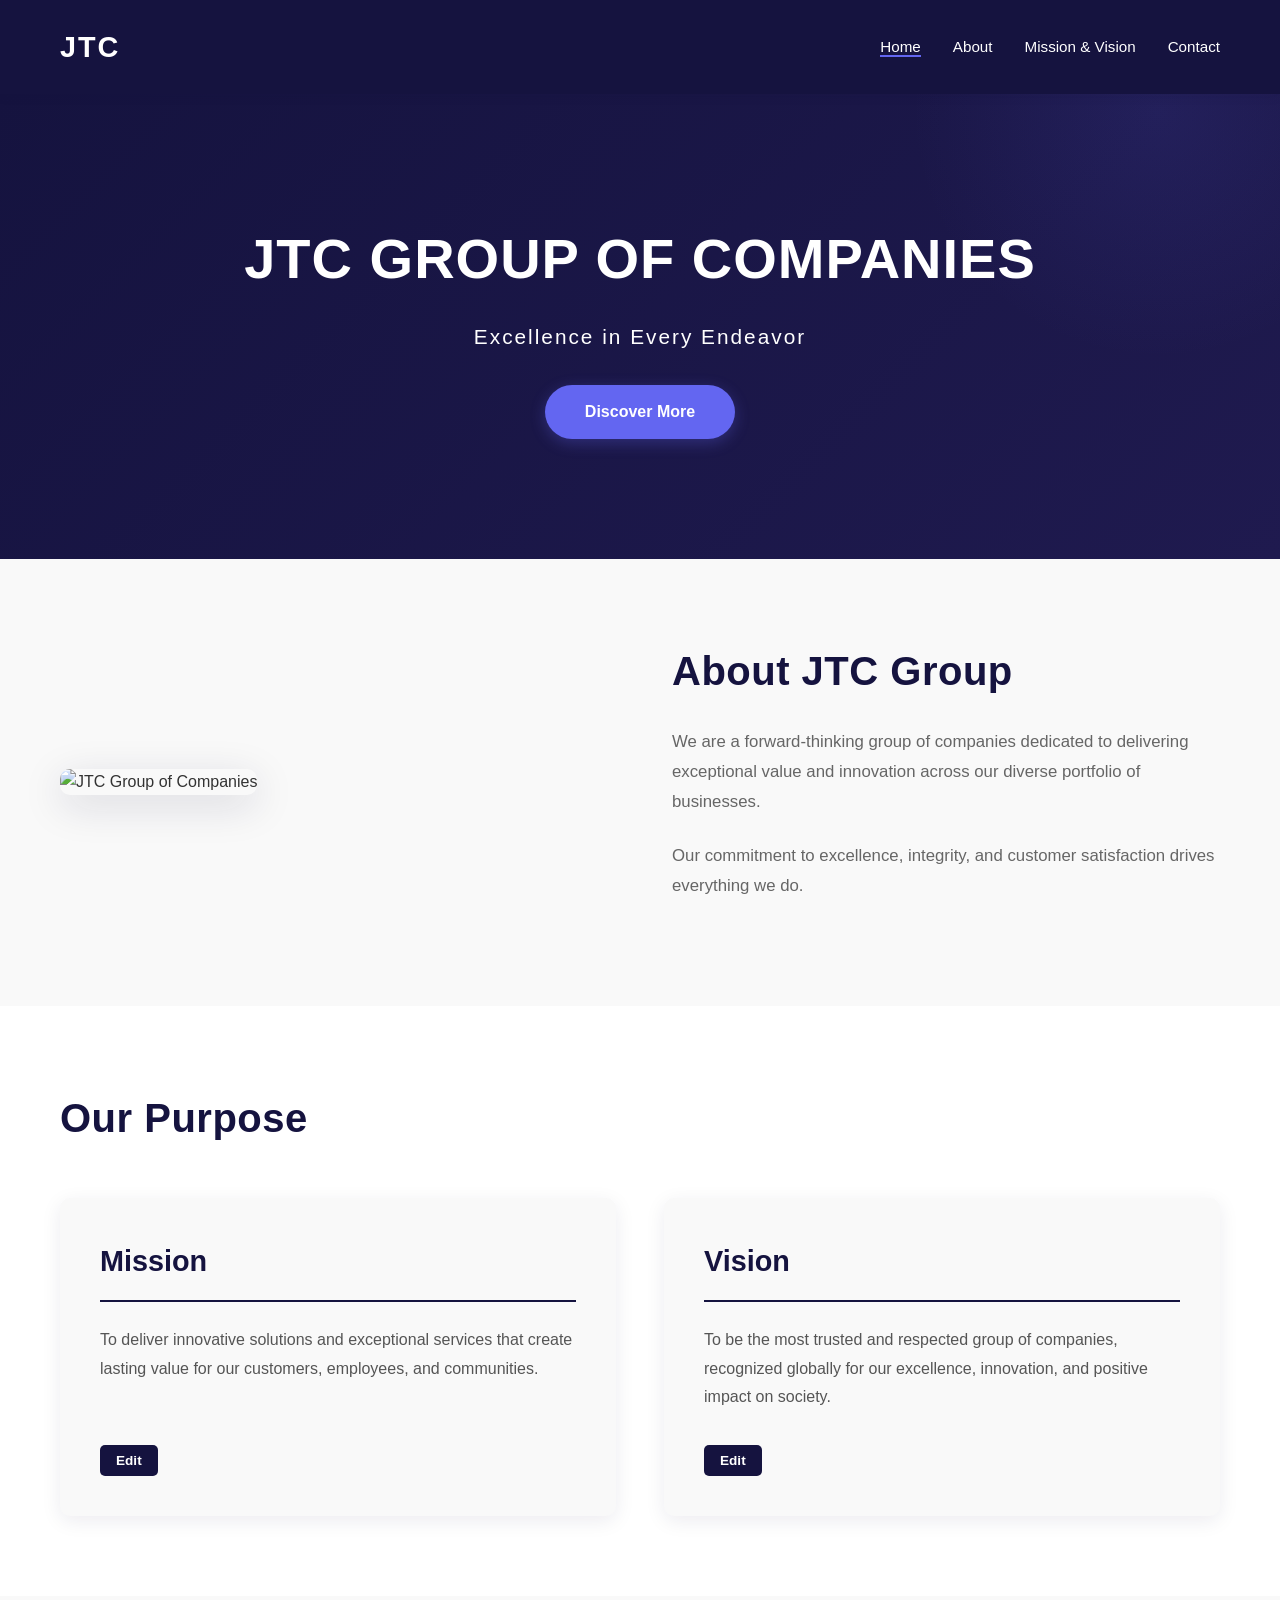
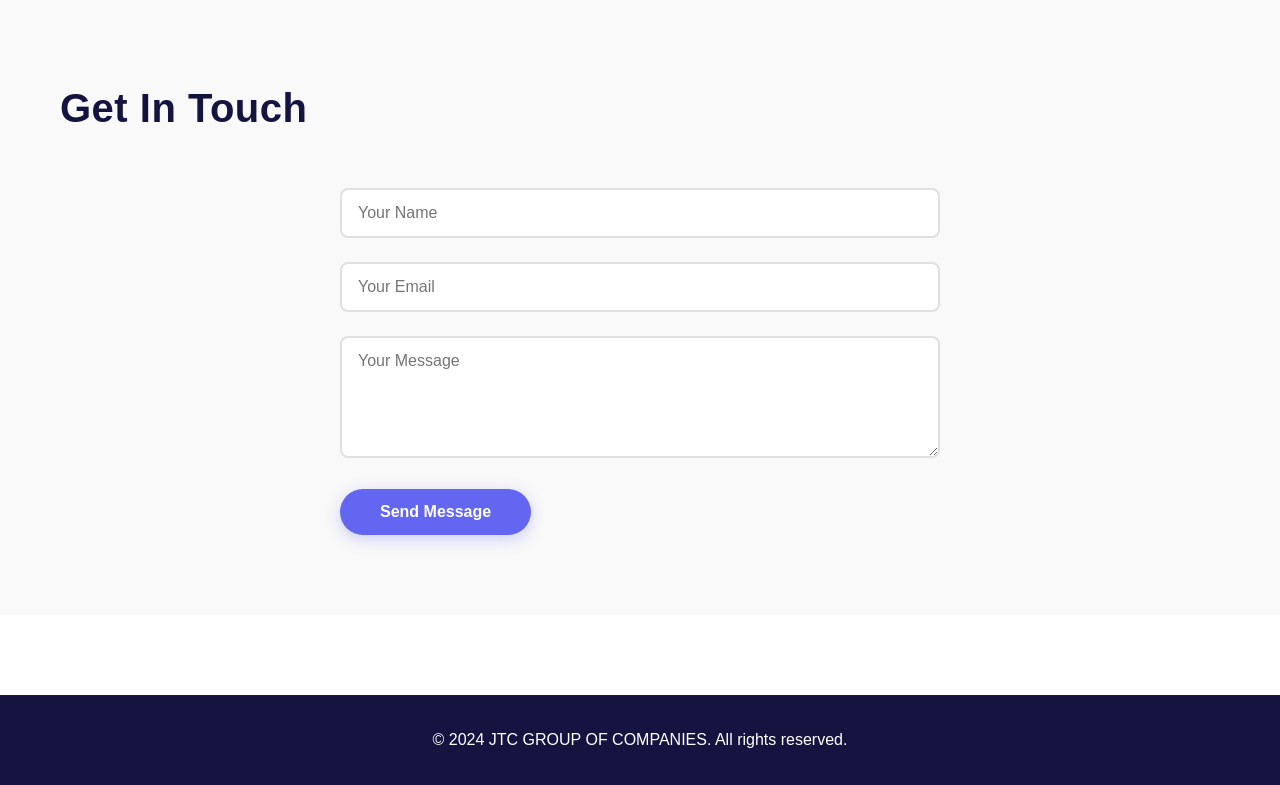
==== index.html @ 315425c6 "Create modern minimalist website structure" ====
<!DOCTYPE html>
<html lang="en">
<head>
    <meta charset="UTF-8">
    <meta name="viewport" content="width=device-width, initial-scale=1.0">
    <title>JTC GROUP OF COMPANIES</title>
    <link rel="stylesheet" href="style.css">
</head>
<body>
    <!-- Navigation -->
    <nav class="navbar">
        <div class="container">
            <div class="nav-wrapper">
                <div class="logo">JTC</div>
                <ul class="nav-menu">
                    <li><a href="#home" class="nav-link">Home</a></li>
                    <li><a href="#about" class="nav-link">About</a></li>
                    <li><a href="#mission" class="nav-link">Mission & Vision</a></li>
                    <li><a href="#contact" class="nav-link">Contact</a></li>
                </ul>
            </div>
        </div>
    </nav>

    <!-- Hero Section -->
    <section id="home" class="hero">
        <div class="container">
            <div class="hero-content">
                <h1 class="hero-title">JTC GROUP OF COMPANIES</h1>
                <p class="hero-subtitle">Excellence in Every Endeavor</p>
                <a href="#mission" class="cta-button">Discover More</a>
            </div>
        </div>
    </section>

    <!-- Company Picture Section -->
    <section id="about" class="about-section">
        <div class="container">
            <div class="about-wrapper">
                <div class="about-image">
                    <img src="https://via.placeholder.com/400x300?text=JTC+GROUP+LOGO" alt="JTC Group of Companies" class="company-image">
                </div>
                <div class="about-content">
                    <h2 class="section-title">About JTC Group</h2>
                    <p class="section-text">We are a forward-thinking group of companies dedicated to delivering exceptional value and innovation across our diverse portfolio of businesses.</p>
                    <p class="section-text">Our commitment to excellence, integrity, and customer satisfaction drives everything we do.</p>
                </div>
            </div>
        </div>
    </section>

    <!-- Mission & Vision Section -->
    <section id="mission" class="mission-vision">
        <div class="container">
            <h2 class="section-title">Our Purpose</h2>
            
            <div class="mission-vision-wrapper">
                <!-- Mission Card -->
                <div class="card mission-card">
                    <div class="card-header">
                        <h3>Mission</h3>
                    </div>
                    <div class="card-content">
                        <p id="mission-text">To deliver innovative solutions and exceptional services that create lasting value for our customers, employees, and communities.</p>
                        <button class="edit-btn" onclick="toggleEdit('mission')">Edit</button>
                    </div>
                </div>

                <!-- Vision Card -->
                <div class="card vision-card">
                    <div class="card-header">
                        <h3>Vision</h3>
                    </div>
                    <div class="card-content">
                        <p id="vision-text">To be the most trusted and respected group of companies, recognized globally for our excellence, innovation, and positive impact on society.</p>
                        <button class="edit-btn" onclick="toggleEdit('vision')">Edit</button>
                    </div>
                </div>
            </div>
        </div>
    </section>

    <!-- Contact Section -->
    <section id="contact" class="contact-section">
        <div class="container">
            <h2 class="section-title">Get In Touch</h2>
            <form class="contact-form" id="contactForm">
                <div class="form-group">
                    <input type="text" placeholder="Your Name" required class="form-input">
                </div>
                <div class="form-group">
                    <input type="email" placeholder="Your Email" required class="form-input">
                </div>
                <div class="form-group">
                    <textarea placeholder="Your Message" rows="5" required class="form-input"></textarea>
                </div>
                <button type="submit" class="cta-button">Send Message</button>
            </form>
            <div id="formMessage" class="form-message"></div>
        </div>
    </section>

    <!-- Footer -->
    <footer class="footer">
        <div class="container">
            <p>&copy; 2024 JTC GROUP OF COMPANIES. All rights reserved.</p>
        </div>
    </footer>

    <script src="script.js"></script>
</body>
</html>
---- style.css ----
/* ============================================
   MODERN MINIMALIST WEBSITE - JTC GROUP
   Color: #15133F (Deep Navy Purple)
   ============================================ */

* {
    margin: 0;
    padding: 0;
    box-sizing: border-box;
}

:root {
    --primary-color: #15133F;
    --secondary-color: #ffffff;
    --accent-color: #6366f1;
    --light-bg: #f9f9f9;
    --border-color: #e0e0e0;
    --transition: all 0.3s cubic-bezier(0.25, 0.46, 0.45, 0.94);
}

html {
    scroll-behavior: smooth;
}

body {
    font-family: 'Segoe UI', Tahoma, Geneva, Verdana, sans-serif;
    color: #333;
    background-color: var(--secondary-color);
    line-height: 1.6;
}

.container {
    max-width: 1200px;
    margin: 0 auto;
    padding: 0 20px;
}

/* ============================================
   NAVIGATION BAR
   ============================================ */

.navbar {
    background: var(--primary-color);
    padding: 1.5rem 0;
    position: sticky;
    top: 0;
    z-index: 1000;
    box-shadow: 0 2px 10px rgba(21, 19, 63, 0.1);
}

.nav-wrapper {
    display: flex;
    justify-content: space-between;
    align-items: center;
}

.logo {
    font-size: 1.8rem;
    font-weight: 700;
    color: var(--secondary-color);
    letter-spacing: 2px;
    animation: fadeInDown 0.6s ease-out;
}

.nav-menu {
    display: flex;
    list-style: none;
    gap: 2rem;
}

.nav-link {
    color: var(--secondary-color);
    text-decoration: none;
    font-size: 0.95rem;
    font-weight: 500;
    position: relative;
    transition: var(--transition);
    animation: fadeInDown 0.6s ease-out;
}

.nav-link::after {
    content: '';
    position: absolute;
    bottom: -5px;
    left: 0;
    width: 0;
    height: 2px;
    background: var(--accent-color);
    transition: width 0.3s ease;
}

.nav-link:hover::after {
    width: 100%;
}

/* ============================================
   HERO SECTION
   ============================================ */

.hero {
    background: linear-gradient(135deg, var(--primary-color) 0%, #1f1a4f 100%);
    color: var(--secondary-color);
    padding: 120px 0;
    text-align: center;
    position: relative;
    overflow: hidden;
}

.hero::before {
    content: '';
    position: absolute;
    top: -50%;
    right: -10%;
    width: 500px;
    height: 500px;
    background: radial-gradient(circle, rgba(99, 102, 241, 0.1) 0%, transparent 70%);
    border-radius: 50%;
    animation: float 6s ease-in-out infinite;
}

.hero-content {
    position: relative;
    z-index: 2;
}

.hero-title {
    font-size: 3.5rem;
    font-weight: 700;
    margin-bottom: 1rem;
    letter-spacing: 1px;
    animation: fadeInUp 0.8s ease-out;
}

.hero-subtitle {
    font-size: 1.3rem;
    margin-bottom: 2rem;
    font-weight: 300;
    letter-spacing: 2px;
    animation: fadeInUp 0.8s ease-out 0.2s both;
}

/* ============================================
   CTA BUTTON
   ============================================ */

.cta-button {
    display: inline-block;
    padding: 14px 40px;
    background: var(--accent-color);
    color: var(--secondary-color);
    text-decoration: none;
    border: none;
    border-radius: 50px;
    font-size: 1rem;
    font-weight: 600;
    cursor: pointer;
    transition: var(--transition);
    box-shadow: 0 4px 15px rgba(99, 102, 241, 0.3);
    animation: fadeInUp 0.8s ease-out 0.4s both;
}

.cta-button:hover {
    transform: translateY(-3px);
    box-shadow: 0 8px 25px rgba(99, 102, 241, 0.4);
    background: #4f46e5;
}

.cta-button:active {
    transform: translateY(-1px);
}

/* ============================================
   ABOUT SECTION
   ============================================ */

.about-section {
    padding: 80px 0;
    background: var(--light-bg);
}

.about-wrapper {
    display: grid;
    grid-template-columns: 1fr 1fr;
    gap: 4rem;
    align-items: center;
}

.about-image {
    animation: fadeInLeft 0.8s ease-out;
}

.company-image {
    width: 100%;
    max-width: 400px;
    border-radius: 10px;
    box-shadow: 0 10px 40px rgba(21, 19, 63, 0.15);
    transition: var(--transition);
}

.company-image:hover {
    transform: scale(1.05);
    box-shadow: 0 15px 50px rgba(21, 19, 63, 0.2);
}

.about-content {
    animation: fadeInRight 0.8s ease-out;
}

.section-title {
    font-size: 2.5rem;
    color: var(--primary-color);
    margin-bottom: 1.5rem;
    font-weight: 700;
    letter-spacing: 0.5px;
}

.section-text {
    font-size: 1.05rem;
    color: #666;
    margin-bottom: 1.5rem;
    line-height: 1.8;
}

/* ============================================
   MISSION & VISION SECTION
   ============================================ */

.mission-vision {
    padding: 80px 0;
    background: var(--secondary-color);
}

.mission-vision-wrapper {
    display: grid;
    grid-template-columns: 1fr 1fr;
    gap: 3rem;
    margin-top: 3rem;
}

.card {
    background: var(--light-bg);
    border-radius: 10px;
    padding: 2.5rem;
    box-shadow: 0 5px 20px rgba(21, 19, 63, 0.08);
    transition: var(--transition);
    animation: fadeInUp 0.8s ease-out;
}

.mission-card {
    animation-delay: 0.1s;
}

.vision-card {
    animation-delay: 0.3s;
}

.card:hover {
    transform: translateY(-8px);
    box-shadow: 0 15px 40px rgba(21, 19, 63, 0.12);
    border-left: 4px solid var(--accent-color);
}

.card-header {
    margin-bottom: 1.5rem;
    border-bottom: 2px solid var(--primary-color);
    padding-bottom: 1rem;
}

.card-header h3 {
    font-size: 1.8rem;
    color: var(--primary-color);
    font-weight: 700;
}

.card-content {
    min-height: 150px;
    display: flex;
    flex-direction: column;
    justify-content: space-between;
}

.card-content p {
    color: #555;
    font-size: 1rem;
    line-height: 1.8;
    margin-bottom: 1rem;
}

.edit-btn {
    align-self: flex-start;
    padding: 8px 16px;
    background: var(--primary-color);
    color: var(--secondary-color);
    border: none;
    border-radius: 5px;
    cursor: pointer;
    font-size: 0.85rem;
    font-weight: 600;
    transition: var(--transition);
}

.edit-btn:hover {
    background: var(--accent-color);
    transform: scale(1.05);
}

/* ============================================
   CONTACT SECTION
   ============================================ */

.contact-section {
    padding: 80px 0;
    background: var(--light-bg);
}

.contact-form {
    max-width: 600px;
    margin: 3rem auto 0;
    animation: fadeInUp 0.8s ease-out;
}

.form-group {
    margin-bottom: 1.5rem;
}

.form-input {
    width: 100%;
    padding: 14px 16px;
    border: 2px solid var(--border-color);
    border-radius: 8px;
    font-size: 1rem;
    font-family: inherit;
    transition: var(--transition);
}

.form-input:focus {
    outline: none;
    border-color: var(--primary-color);
    box-shadow: 0 0 0 3px rgba(21, 19, 63, 0.1);
}

.form-message {
    text-align: center;
    margin-top: 1.5rem;
    padding: 1rem;
    border-radius: 8px;
    display: none;
    font-weight: 600;
}

.form-message.success {
    background: #d4edda;
    color: #155724;
    display: block;
}

.form-message.error {
    background: #f8d7da;
    color: #721c24;
    display: block;
}

/* ============================================
   FOOTER
   ============================================ */

.footer {
    background: var(--primary-color);
    color: var(--secondary-color);
    text-align: center;
    padding: 2rem 0;
    margin-top: 80px;
}

/* ============================================
   ANIMATIONS
   ============================================ */

@keyframes fadeInDown {
    from {
        opacity: 0;
        transform: translateY(-30px);
    }
    to {
        opacity: 1;
        transform: translateY(0);
    }
}

@keyframes fadeInUp {
    from {
        opacity: 0;
        transform: translateY(30px);
    }
    to {
        opacity: 1;
        transform: translateY(0);
    }
}

@keyframes fadeInLeft {
    from {
        opacity: 0;
        transform: translateX(-30px);
    }
    to {
        opacity: 1;
        transform: translateX(0);
    }
}

@keyframes fadeInRight {
    from {
        opacity: 0;
        transform: translateX(30px);
    }
    to {
        opacity: 1;
        transform: translateX(0);
    }
}

@keyframes float {
    0%, 100% {
        transform: translateY(0px);
    }
    50% {
        transform: translateY(30px);
    }
}

/* ============================================
   RESPONSIVE DESIGN
   ============================================ */

@media (max-width: 768px) {
    .nav-menu {
        gap: 1rem;
        flex-direction: column;
        display: none;
    }

    .nav-menu.active {
        display: flex;
    }

    .hero-title {
        font-size: 2rem;
    }

    .hero-subtitle {
        font-size: 1rem;
    }

    .about-wrapper,
    .mission-vision-wrapper {
        grid-template-columns: 1fr;
    }

    .section-title {
        font-size: 2rem;
    }

    .hero {
        padding: 60px 0;
    }

    .about-section,
    .mission-vision,
    .contact-section {
        padding: 60px 0;
    }

    .card {
        padding: 2rem;
    }
}

@media (max-width: 480px) {
    .hero-title {
        font-size: 1.5rem;
    }

    .section-title {
        font-size: 1.5rem;
    }

    .cta-button {
        padding: 12px 30px;
        font-size: 0.9rem;
    }

    .container {
        padding: 0 15px;
    }
}
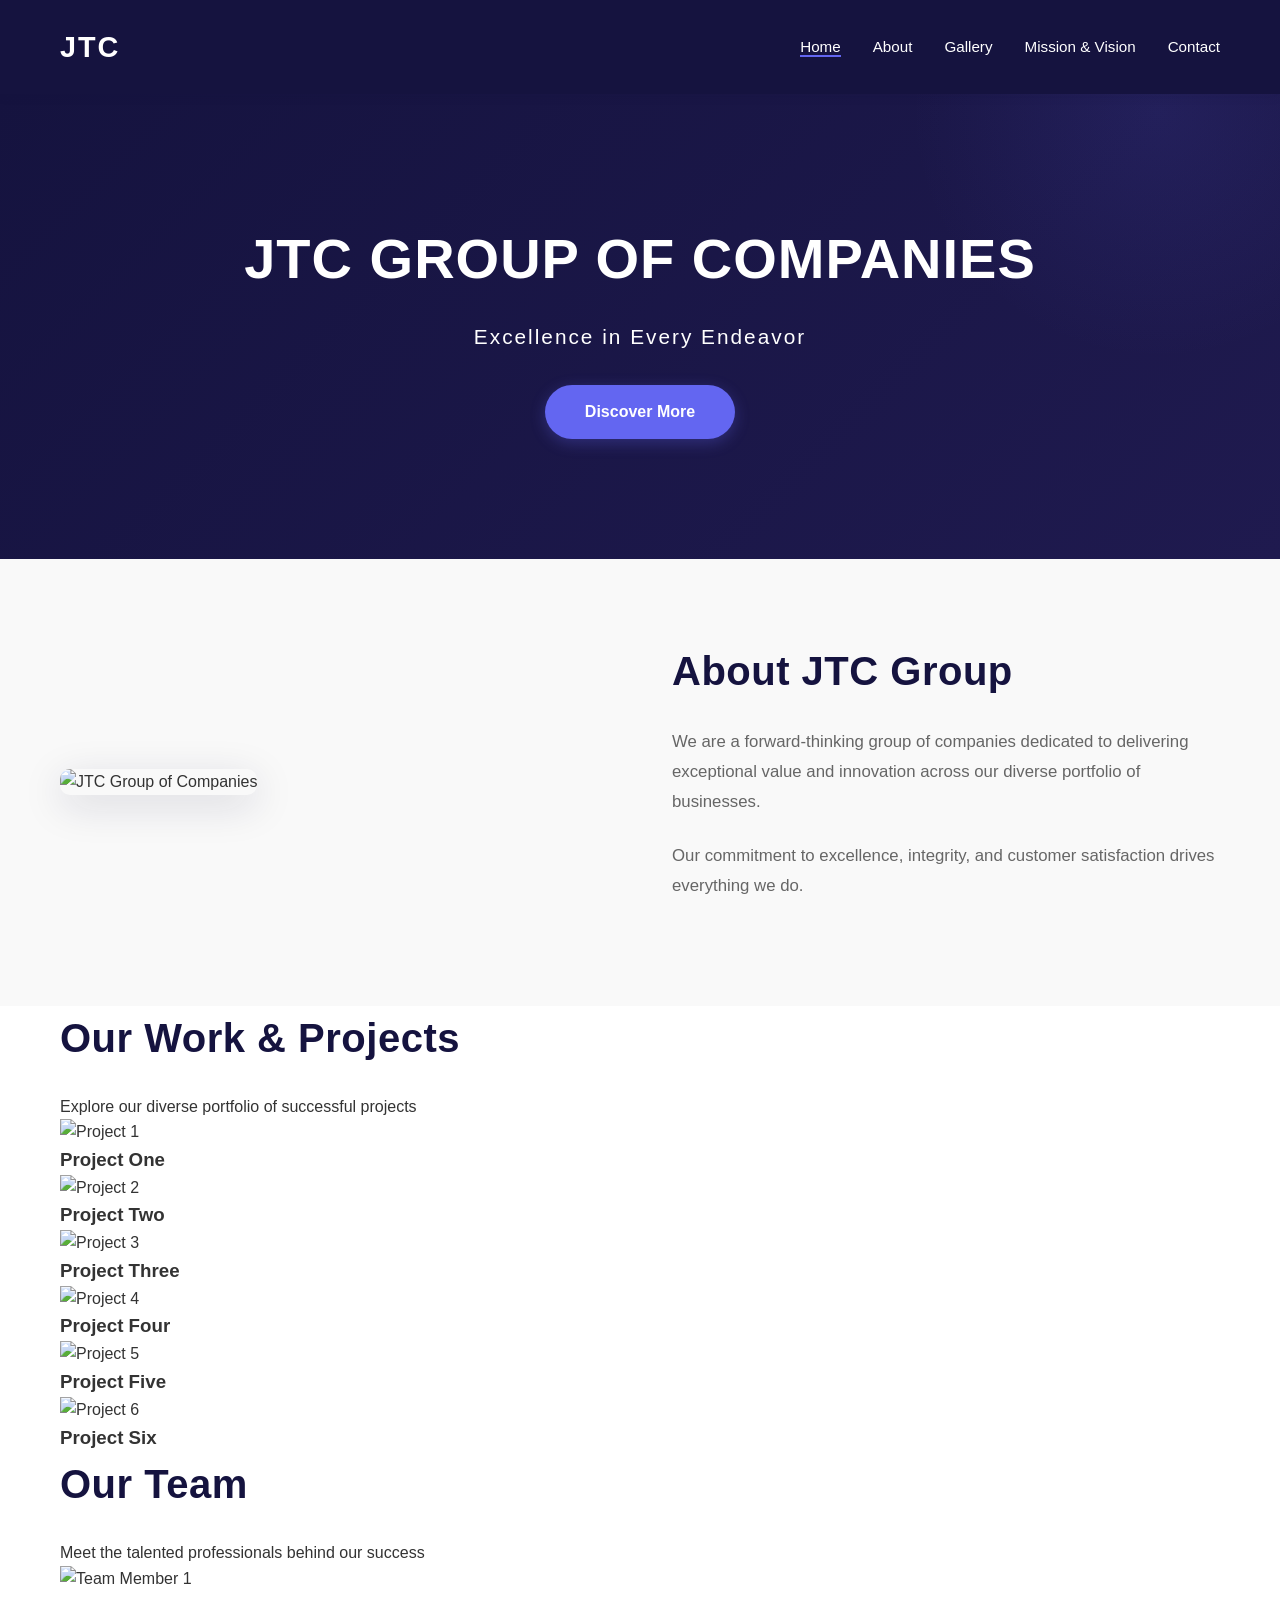
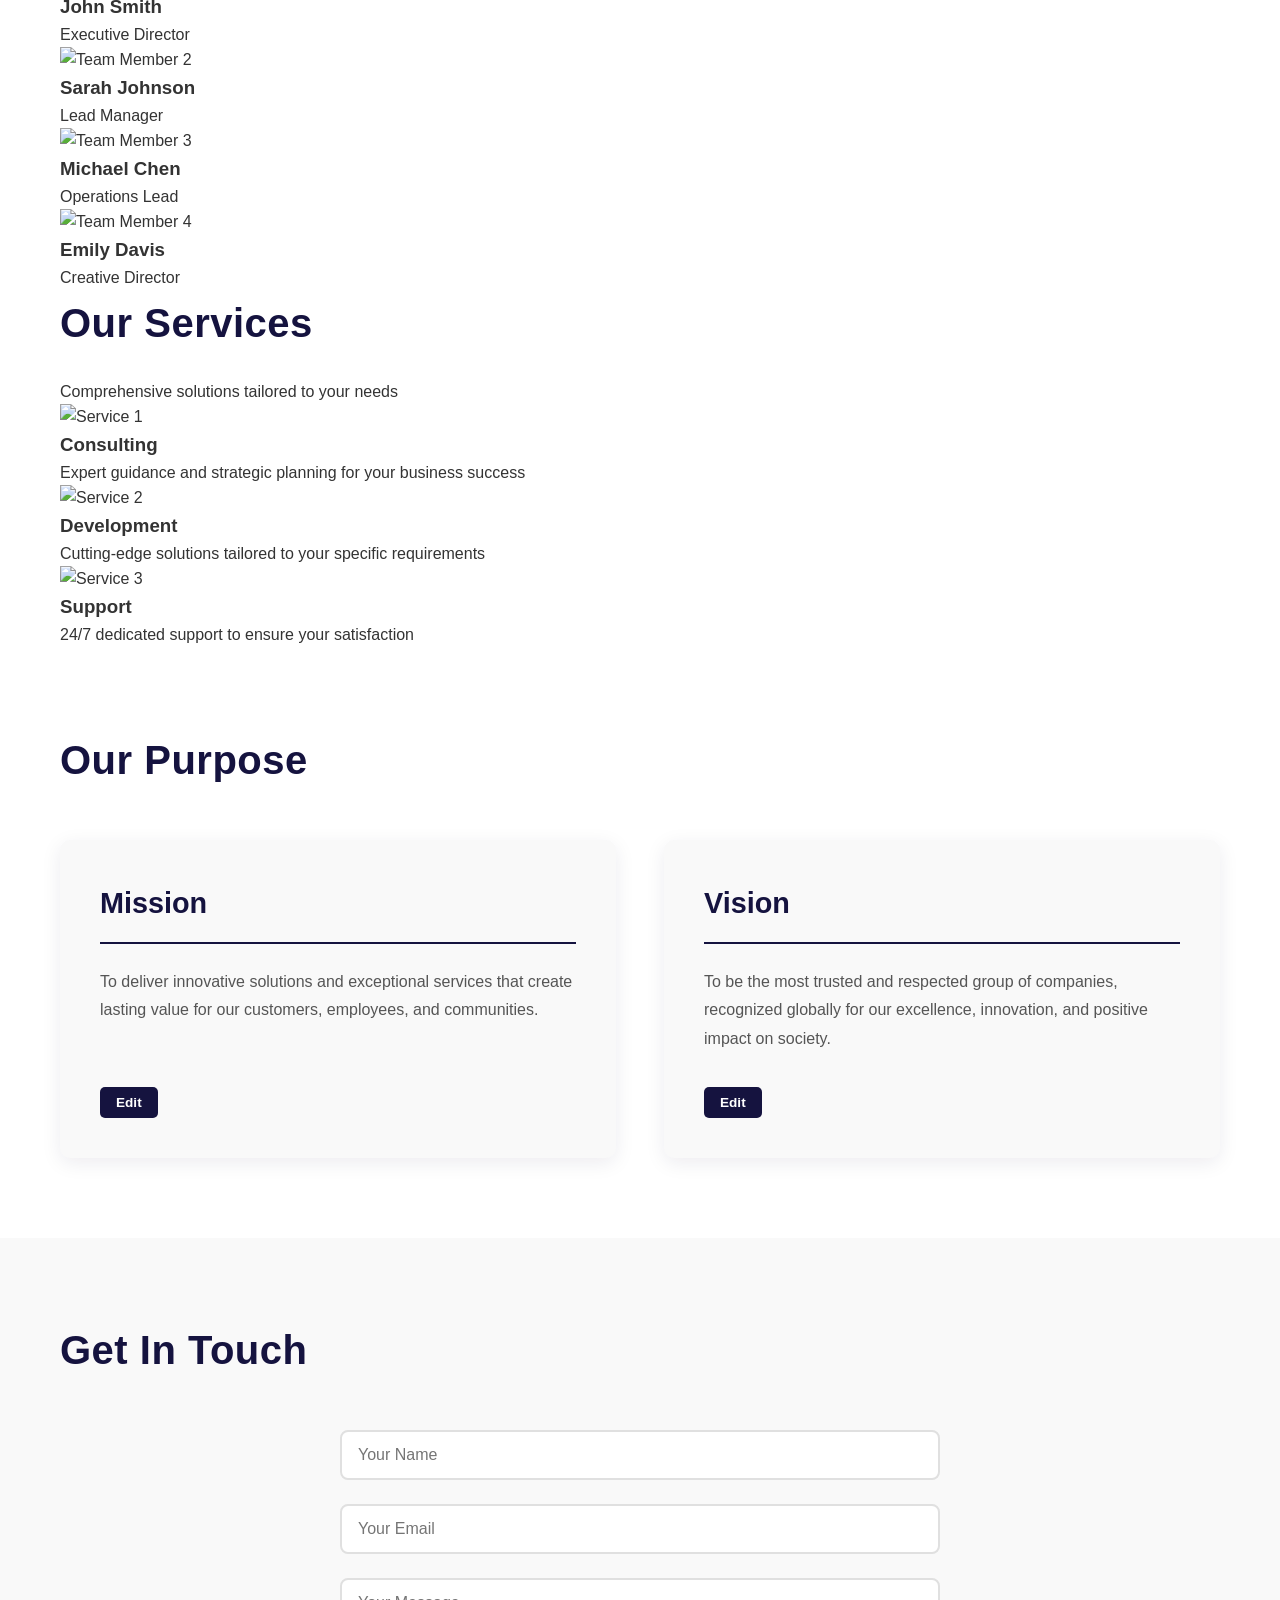
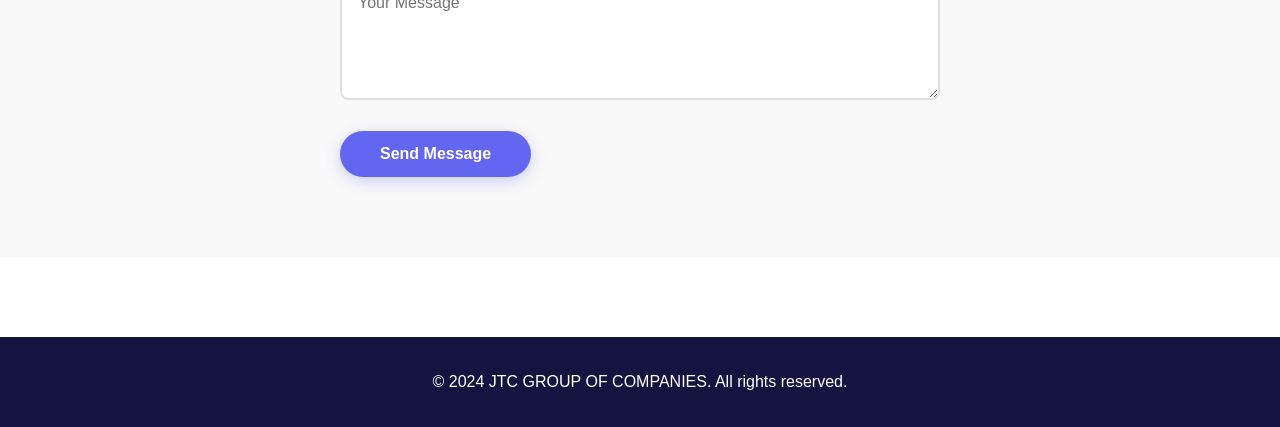
==== commit deecab59: "Add gallery, team, and services sections with sample images and animations" ====
--- a/index.html
+++ b/index.html
@@ -15,6 +15,7 @@
                 <ul class="nav-menu">
                     <li><a href="#home" class="nav-link">Home</a></li>
                     <li><a href="#about" class="nav-link">About</a></li>
+                    <li><a href="#gallery" class="nav-link">Gallery</a></li>
                     <li><a href="#mission" class="nav-link">Mission & Vision</a></li>
                     <li><a href="#contact" class="nav-link">Contact</a></li>
                 </ul>
@@ -28,7 +29,7 @@
             <div class="hero-content">
                 <h1 class="hero-title">JTC GROUP OF COMPANIES</h1>
                 <p class="hero-subtitle">Excellence in Every Endeavor</p>
-                <a href="#mission" class="cta-button">Discover More</a>
+                <a href="#gallery" class="cta-button">Discover More</a>
             </div>
         </div>
     </section>
@@ -44,6 +45,173 @@
                     <h2 class="section-title">About JTC Group</h2>
                     <p class="section-text">We are a forward-thinking group of companies dedicated to delivering exceptional value and innovation across our diverse portfolio of businesses.</p>
                     <p class="section-text">Our commitment to excellence, integrity, and customer satisfaction drives everything we do.</p>
+                </div>
+            </div>
+        </div>
+    </section>
+
+    <!-- Gallery Section with Sample Images -->
+    <section id="gallery" class="gallery-section">
+        <div class="container">
+            <h2 class="section-title">Our Work & Projects</h2>
+            <p class="gallery-subtitle">Explore our diverse portfolio of successful projects</p>
+            
+            <div class="gallery-grid">
+                <!-- Gallery Item 1 -->
+                <div class="gallery-item">
+                    <div class="gallery-image-wrapper">
+                        <img src="https://via.placeholder.com/350x280?text=Project+1" alt="Project 1" class="gallery-image">
+                        <div class="gallery-overlay">
+                            <h3>Project One</h3>
+                        </div>
+                    </div>
+                </div>
+
+                <!-- Gallery Item 2 -->
+                <div class="gallery-item">
+                    <div class="gallery-image-wrapper">
+                        <img src="https://via.placeholder.com/350x280?text=Project+2" alt="Project 2" class="gallery-image">
+                        <div class="gallery-overlay">
+                            <h3>Project Two</h3>
+                        </div>
+                    </div>
+                </div>
+
+                <!-- Gallery Item 3 -->
+                <div class="gallery-item">
+                    <div class="gallery-image-wrapper">
+                        <img src="https://via.placeholder.com/350x280?text=Project+3" alt="Project 3" class="gallery-image">
+                        <div class="gallery-overlay">
+                            <h3>Project Three</h3>
+                        </div>
+                    </div>
+                </div>
+
+                <!-- Gallery Item 4 -->
+                <div class="gallery-item">
+                    <div class="gallery-image-wrapper">
+                        <img src="https://via.placeholder.com/350x280?text=Project+4" alt="Project 4" class="gallery-image">
+                        <div class="gallery-overlay">
+                            <h3>Project Four</h3>
+                        </div>
+                    </div>
+                </div>
+
+                <!-- Gallery Item 5 -->
+                <div class="gallery-item">
+                    <div class="gallery-image-wrapper">
+                        <img src="https://via.placeholder.com/350x280?text=Project+5" alt="Project 5" class="gallery-image">
+                        <div class="gallery-overlay">
+                            <h3>Project Five</h3>
+                        </div>
+                    </div>
+                </div>
+
+                <!-- Gallery Item 6 -->
+                <div class="gallery-item">
+                    <div class="gallery-image-wrapper">
+                        <img src="https://via.placeholder.com/350x280?text=Project+6" alt="Project 6" class="gallery-image">
+                        <div class="gallery-overlay">
+                            <h3>Project Six</h3>
+                        </div>
+                    </div>
+                </div>
+            </div>
+        </div>
+    </section>
+
+    <!-- Team Section with Sample Images -->
+    <section id="team" class="team-section">
+        <div class="container">
+            <h2 class="section-title">Our Team</h2>
+            <p class="gallery-subtitle">Meet the talented professionals behind our success</p>
+            
+            <div class="team-grid">
+                <!-- Team Member 1 -->
+                <div class="team-member">
+                    <div class="team-member-image">
+                        <img src="https://via.placeholder.com/280x280?text=Team+Member+1" alt="Team Member 1" class="team-image">
+                    </div>
+                    <div class="team-info">
+                        <h3>John Smith</h3>
+                        <p>Executive Director</p>
+                    </div>
+                </div>
+
+                <!-- Team Member 2 -->
+                <div class="team-member">
+                    <div class="team-member-image">
+                        <img src="https://via.placeholder.com/280x280?text=Team+Member+2" alt="Team Member 2" class="team-image">
+                    </div>
+                    <div class="team-info">
+                        <h3>Sarah Johnson</h3>
+                        <p>Lead Manager</p>
+                    </div>
+                </div>
+
+                <!-- Team Member 3 -->
+                <div class="team-member">
+                    <div class="team-member-image">
+                        <img src="https://via.placeholder.com/280x280?text=Team+Member+3" alt="Team Member 3" class="team-image">
+                    </div>
+                    <div class="team-info">
+                        <h3>Michael Chen</h3>
+                        <p>Operations Lead</p>
+                    </div>
+                </div>
+
+                <!-- Team Member 4 -->
+                <div class="team-member">
+                    <div class="team-member-image">
+                        <img src="https://via.placeholder.com/280x280?text=Team+Member+4" alt="Team Member 4" class="team-image">
+                    </div>
+                    <div class="team-info">
+                        <h3>Emily Davis</h3>
+                        <p>Creative Director</p>
+                    </div>
+                </div>
+            </div>
+        </div>
+    </section>
+
+    <!-- Services Section with Icons/Images -->
+    <section id="services" class="services-section">
+        <div class="container">
+            <h2 class="section-title">Our Services</h2>
+            <p class="gallery-subtitle">Comprehensive solutions tailored to your needs</p>
+            
+            <div class="services-grid">
+                <!-- Service 1 -->
+                <div class="service-card">
+                    <div class="service-image">
+                        <img src="https://via.placeholder.com/300x200?text=Service+1" alt="Service 1" class="service-img">
+                    </div>
+                    <div class="service-content">
+                        <h3>Consulting</h3>
+                        <p>Expert guidance and strategic planning for your business success</p>
+                    </div>
+                </div>
+
+                <!-- Service 2 -->
+                <div class="service-card">
+                    <div class="service-image">
+                        <img src="https://via.placeholder.com/300x200?text=Service+2" alt="Service 2" class="service-img">
+                    </div>
+                    <div class="service-content">
+                        <h3>Development</h3>
+                        <p>Cutting-edge solutions tailored to your specific requirements</p>
+                    </div>
+                </div>
+
+                <!-- Service 3 -->
+                <div class="service-card">
+                    <div class="service-image">
+                        <img src="https://via.placeholder.com/300x200?text=Service+3" alt="Service 3" class="service-img">
+                    </div>
+                    <div class="service-content">
+                        <h3>Support</h3>
+                        <p>24/7 dedicated support to ensure your satisfaction</p>
+                    </div>
                 </div>
             </div>
         </div>
@@ -86,13 +254,13 @@
             <h2 class="section-title">Get In Touch</h2>
             <form class="contact-form" id="contactForm">
                 <div class="form-group">
-                    <input type="text" placeholder="Your Name" required class="form-input">
+                    <input type="text" placeholder="Your Name" required class="form-input" name="name">
                 </div>
                 <div class="form-group">
-                    <input type="email" placeholder="Your Email" required class="form-input">
+                    <input type="email" placeholder="Your Email" required class="form-input" name="email">
                 </div>
                 <div class="form-group">
-                    <textarea placeholder="Your Message" rows="5" required class="form-input"></textarea>
+                    <textarea placeholder="Your Message" rows="5" required class="form-input" name="message"></textarea>
                 </div>
                 <button type="submit" class="cta-button">Send Message</button>
             </form>
